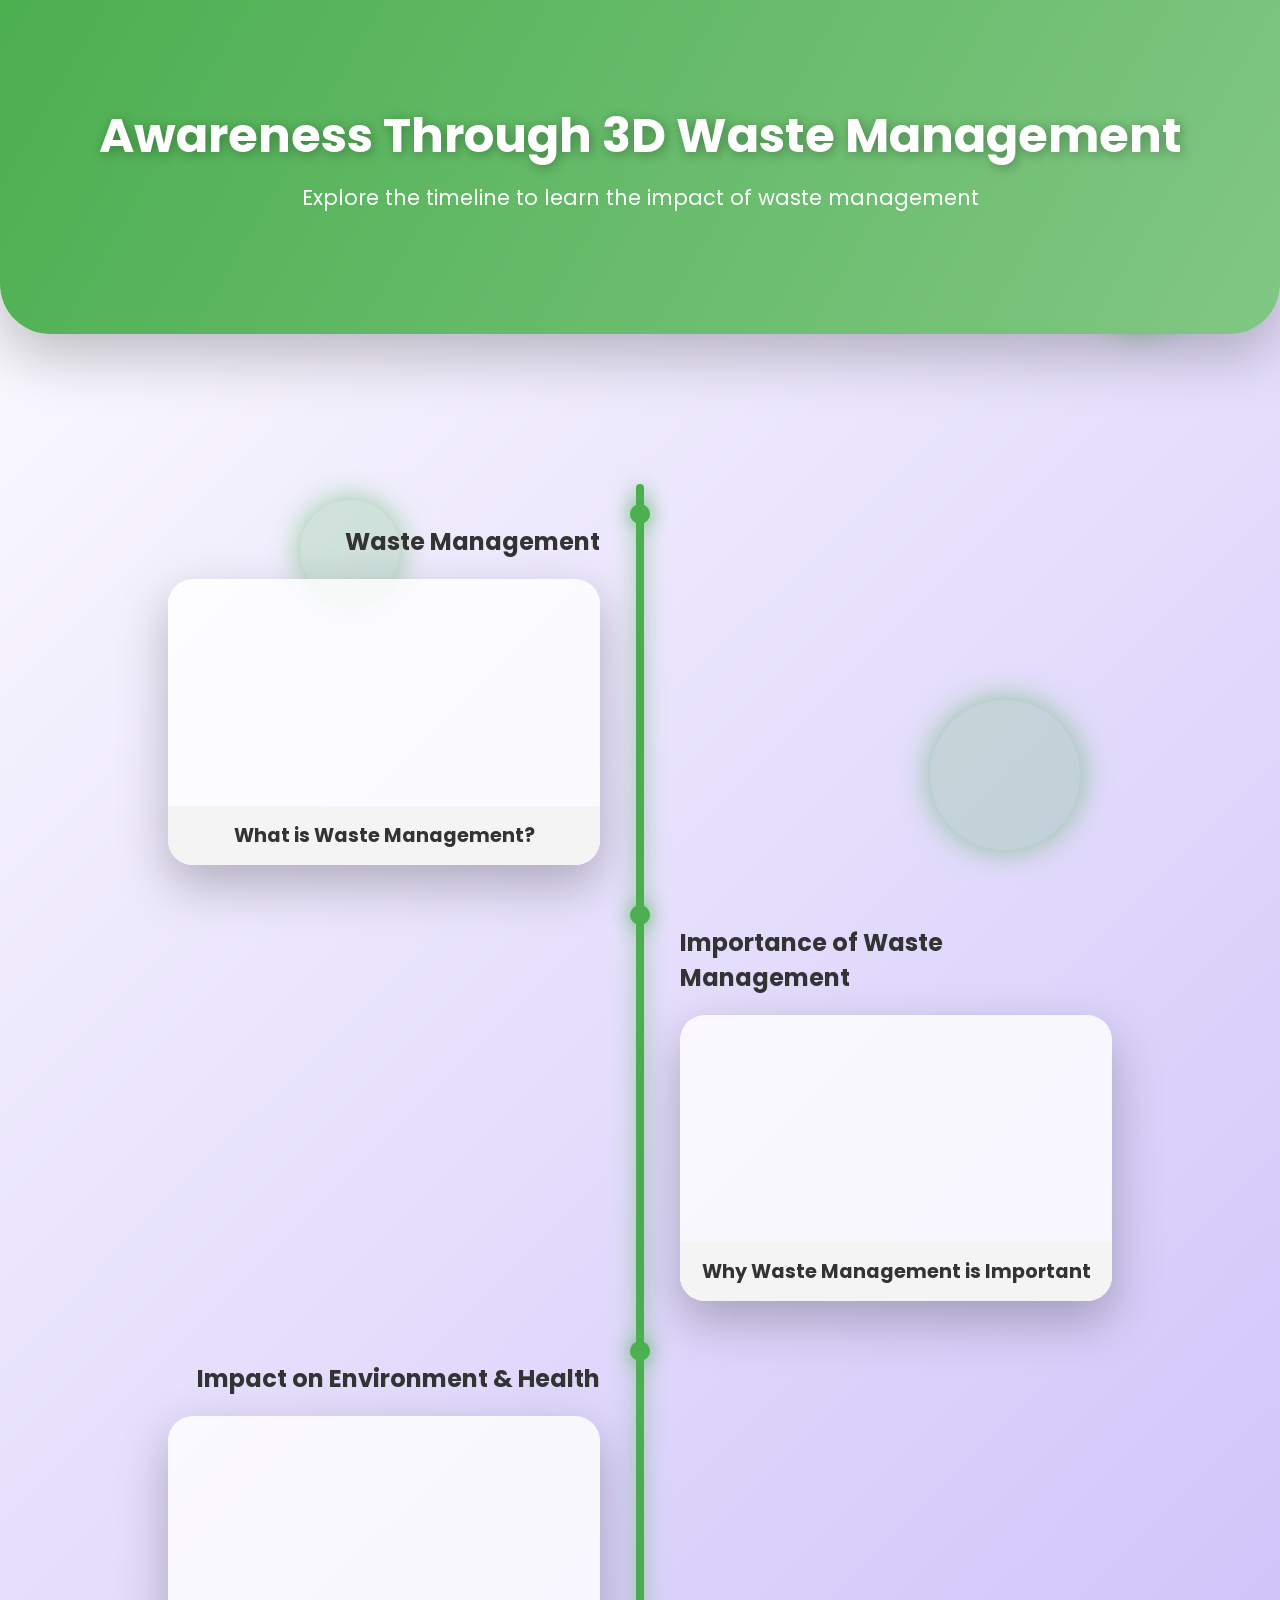
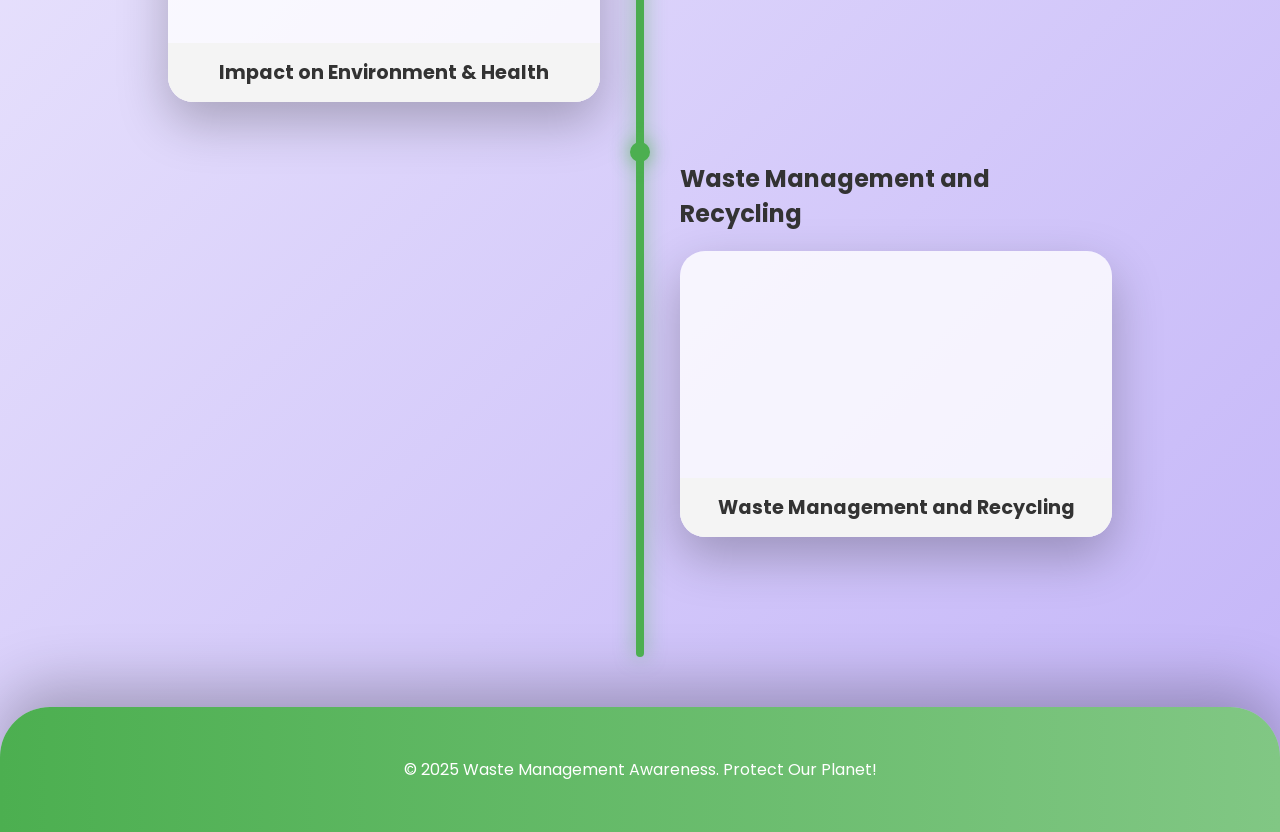
==== awarness.html @ 38dc8878 "Add files via upload" ====
<!DOCTYPE html>
<html lang="en">
<head>
<meta charset="UTF-8">
<meta name="viewport" content="width=device-width, initial-scale=1.0">
<title>3D Waste Management Awareness</title>
<link href="https://fonts.googleapis.com/css2?family=Poppins:wght@400;600&display=swap" rel="stylesheet">
<link rel="stylesheet" href="awarness.css">
</head>
<body>

<!-- Floating glowing elements -->
<div class="floating-element" style="width:120px;height:120px;top:50px;left:50px;"></div>
<div class="floating-element" style="width:80px;height:80px;top:250px;right:100px;"></div>
<div class="floating-element" style="width:100px;height:100px;top:500px;left:300px;"></div>
<div class="floating-element" style="width:150px;height:150px;top:700px;right:200px;"></div>

<header>
  <h1>Awareness Through 3D Waste Management</h1>
  <p>Explore the timeline to learn the impact of waste management</p>
</header>

<div class="timeline">
  <div class="timeline-item">
    <h2>Waste Management</h2>
    <div class="video-card">
      <iframe src="https://www.youtube.com/embed/K6ppCC3lboU" allowfullscreen></iframe>
      <h2>What is Waste Management?</h2>
    </div>
  </div>
  <div class="timeline-item">
    <h2>Importance of Waste Management</h2>
    <div class="video-card">
      <iframe src="https://www.youtube.com/embed/0ZiD_Lb3Tm0" allowfullscreen></iframe>
      <h2>Why Waste Management is Important</h2>
    </div>
  </div>
  <div class="timeline-item">
    <h2>Impact on Environment & Health</h2>
    <div class="video-card">
      <iframe src="https://www.youtube.com/embed/wSUrLKvNjc4" allowfullscreen></iframe>
      <h2>Impact on Environment & Health</h2>
    </div>
  </div>
  <div class="timeline-item">
    <h2>Waste Management and Recycling</h2>
    <div class="video-card">
      <iframe src="https://www.youtube.com/embed/4JDGFNoY-rQ" allowfullscreen></iframe>
      <h2>Waste Management and Recycling</h2>
    </div>
  </div>
</div>

<footer>
  &copy; 2025 Waste Management Awareness. Protect Our Planet!
</footer>

<script src="awarness.js"></script>
</body>
</html>
---- awarness.css ----
body {
  margin: 0;
  font-family: 'Poppins', sans-serif;
  background: linear-gradient(135deg, #ffffff, #c3b4f8);
  perspective: 2500px;
  overflow-x: hidden;
  color: #333;
}

/* Header */
header {
  text-align: center;
  padding: 100px 20px;
  background: linear-gradient(120deg, #4caf50, #81c784);
  color: white;
  border-radius: 0 0 50px 50px;
  box-shadow: 0 20px 60px rgba(0,0,0,0.25);
  transform-style: preserve-3d;
}
header h1 { font-size: 3em; margin: 0; text-shadow: 2px 2px 12px rgba(0,0,0,0.3); }
header p { font-size: 1.3em; margin-top: 10px; }

/* Floating elements */
.floating-element {
  position: absolute;
  border-radius: 50%;
  background: rgba(76,175,80,0.2);
  box-shadow: 0 0 30px rgba(76,175,80,0.6);
  animation: float 10s ease-in-out infinite alternate;
}
@keyframes float {
  0% { transform: translateY(0); }
  100% { transform: translateY(-50px); }
}

/* Timeline */
.timeline {
  position: relative;
  width: 80%;
  max-width: 1200px;
  margin: 100px auto;
  padding: 50px 0;
}
.timeline::before {
  content: '';
  position: absolute;
  left: 50%;
  transform: translateX(-50%);
  width: 8px;
  height: 100%;
  background: #4caf50;
  border-radius: 4px;
  box-shadow: 0 0 20px rgba(76,175,80,0.6);
}
.timeline-item {
  position: relative;
  width: 50%;
  padding: 20px 40px;
  box-sizing: border-box;
  opacity: 0;
  transform: translateY(80px) rotateY(20deg);
  transition: all 1s ease;
}
.timeline-item.visible {
  opacity: 1;
  transform: translateY(0) rotateY(0deg);
}
.timeline-item:nth-child(odd) { left: 0; text-align: right; }
.timeline-item:nth-child(even) { left: 50%; text-align: left; }
.timeline-item::after {
  content: '';
  position: absolute;
  top: 20px;
  width: 20px;
  height: 20px;
  background: #4caf50;
  border-radius: 50%;
  box-shadow: 0 0 20px rgba(76,175,80,0.8);
}
.timeline-item:nth-child(odd)::after { right: -10px; }
.timeline-item:nth-child(even)::after { left: -10px; }

/* Video card */
.video-card {
  background: #ffffffcc;
  border-radius: 25px;
  overflow: hidden;
  box-shadow: 0 20px 50px rgba(0,0,0,0.25);
  margin-top: 20px;
}
.video-card iframe {
  width: 100%;
  height: 220px;
  border: none;
}
.video-card h2 {
  padding: 15px;
  font-size: 1.2em;
  text-align: center;
  background: #f4f4f4;
  margin: 0;
}

/* Footer */
footer {
  text-align: center;
  padding: 50px;
  background: linear-gradient(to right, #4caf50, #81c784);
  color: white;
  border-radius: 50px 50px 0 0;
  box-shadow: 0 -20px 60px rgba(0,0,0,0.25);
}

/* Responsive */
@media (max-width: 768px) {
  .timeline-item, .timeline-item:nth-child(even), .timeline-item:nth-child(odd) {
    width: 100%; left: 0 !important; text-align: center !important;
  }
  .timeline-item::after { left: 50%; transform: translateX(-50%); }
  .video-card iframe { height: 180px; }
  header h1 { font-size: 2em; }
  header p { font-size: 1em; }
}
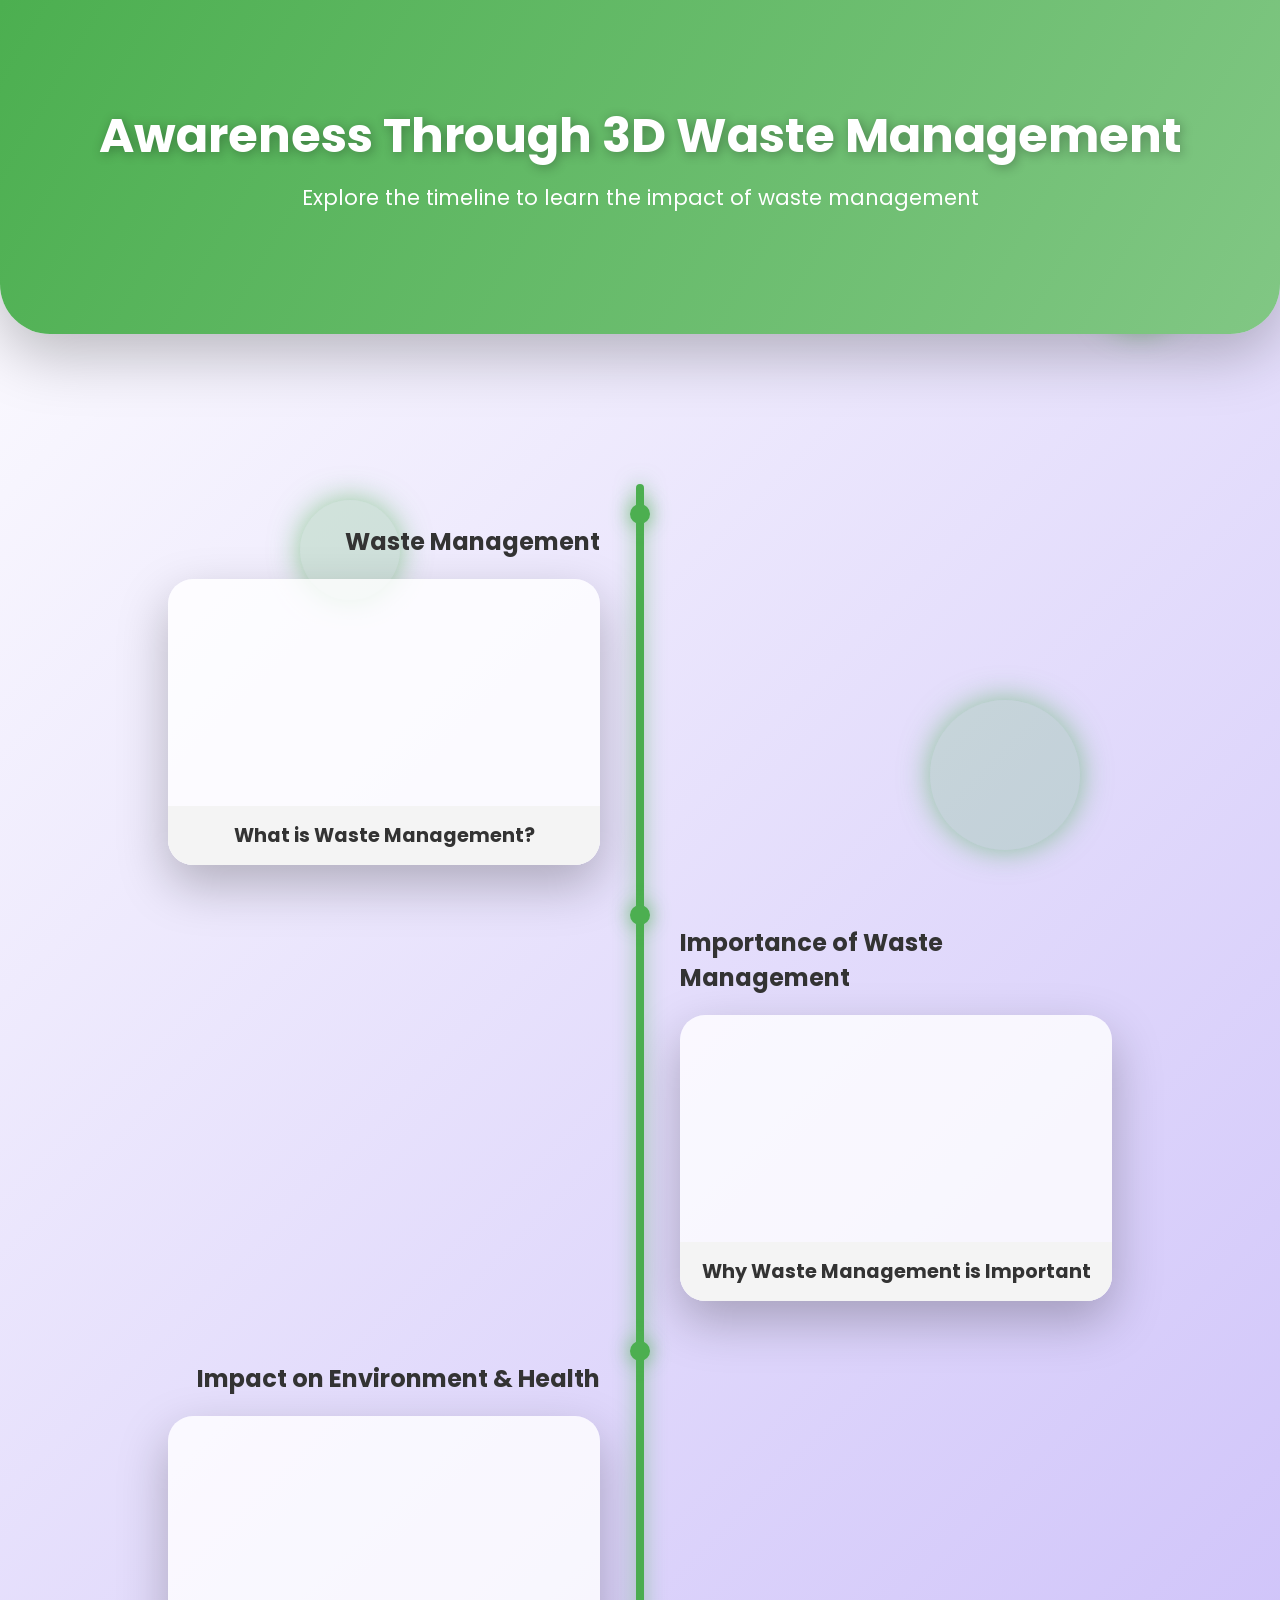
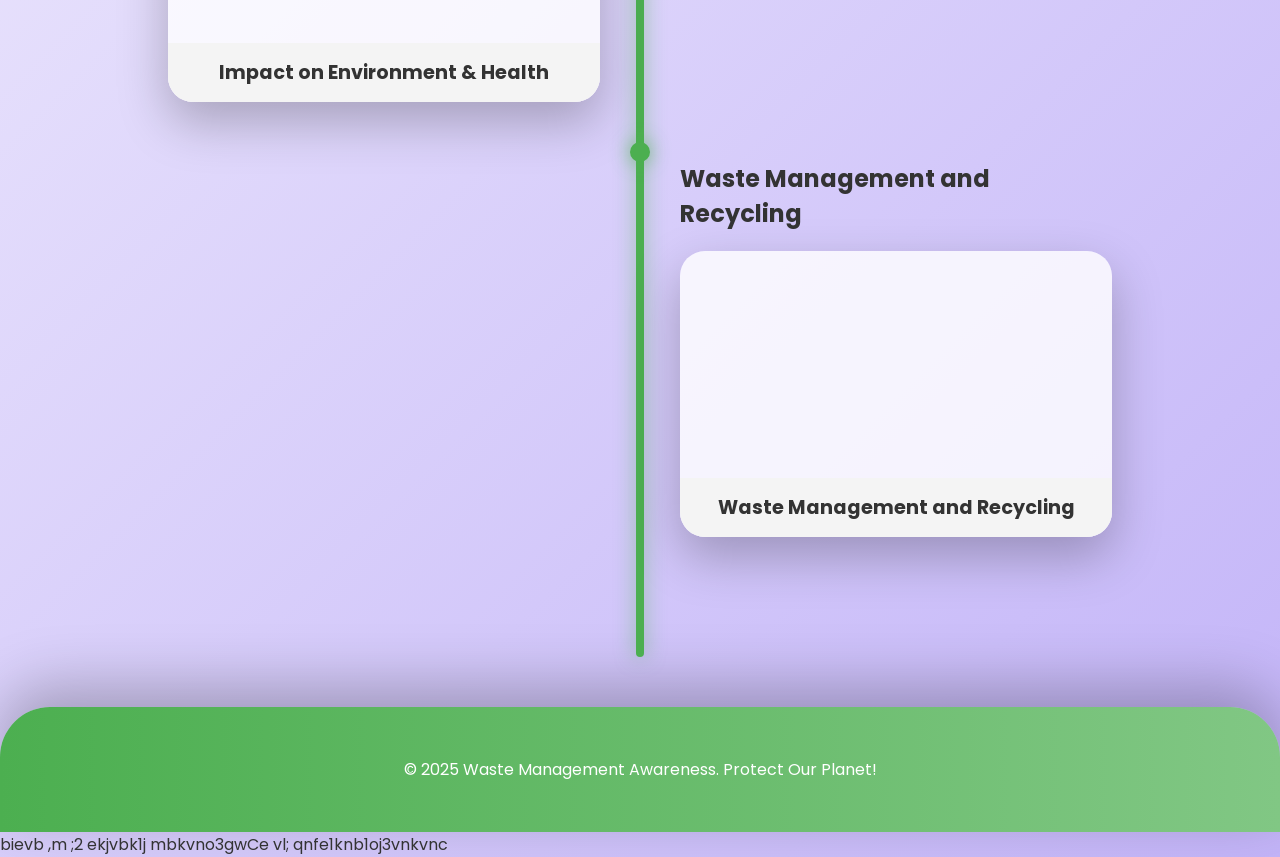
==== commit c887089f: "Update awarness.html" ====
--- a/awarness.html
+++ b/awarness.html
@@ -1,60 +1,65 @@
-<!DOCTYPE html>
-<html lang="en">
-<head>
-<meta charset="UTF-8">
-<meta name="viewport" content="width=device-width, initial-scale=1.0">
-<title>3D Waste Management Awareness</title>
-<link href="https://fonts.googleapis.com/css2?family=Poppins:wght@400;600&display=swap" rel="stylesheet">
-<link rel="stylesheet" href="awarness.css">
-</head>
-<body>
-
-<!-- Floating glowing elements -->
-<div class="floating-element" style="width:120px;height:120px;top:50px;left:50px;"></div>
-<div class="floating-element" style="width:80px;height:80px;top:250px;right:100px;"></div>
-<div class="floating-element" style="width:100px;height:100px;top:500px;left:300px;"></div>
-<div class="floating-element" style="width:150px;height:150px;top:700px;right:200px;"></div>
-
-<header>
-  <h1>Awareness Through 3D Waste Management</h1>
-  <p>Explore the timeline to learn the impact of waste management</p>
-</header>
-
-<div class="timeline">
-  <div class="timeline-item">
-    <h2>Waste Management</h2>
-    <div class="video-card">
-      <iframe src="https://www.youtube.com/embed/K6ppCC3lboU" allowfullscreen></iframe>
-      <h2>What is Waste Management?</h2>
-    </div>
-  </div>
-  <div class="timeline-item">
-    <h2>Importance of Waste Management</h2>
-    <div class="video-card">
-      <iframe src="https://www.youtube.com/embed/0ZiD_Lb3Tm0" allowfullscreen></iframe>
-      <h2>Why Waste Management is Important</h2>
-    </div>
-  </div>
-  <div class="timeline-item">
-    <h2>Impact on Environment & Health</h2>
-    <div class="video-card">
-      <iframe src="https://www.youtube.com/embed/wSUrLKvNjc4" allowfullscreen></iframe>
-      <h2>Impact on Environment & Health</h2>
-    </div>
-  </div>
-  <div class="timeline-item">
-    <h2>Waste Management and Recycling</h2>
-    <div class="video-card">
-      <iframe src="https://www.youtube.com/embed/4JDGFNoY-rQ" allowfullscreen></iframe>
-      <h2>Waste Management and Recycling</h2>
-    </div>
-  </div>
-</div>
-
-<footer>
-  &copy; 2025 Waste Management Awareness. Protect Our Planet!
-</footer>
-
-<script src="awarness.js"></script>
-</body>
-</html>
+<!DOCTYPE html>
+<html lang="en">
+<head>
+<meta charset="UTF-8">
+<meta name="viewport" content="width=device-width, initial-scale=1.0">
+<title>3D Waste Management Awareness</title>
+<link href="https://fonts.googleapis.com/css2?family=Poppins:wght@400;600&display=swap" rel="stylesheet">
+<link rel="stylesheet" href="awarness.css">
+</head>
+<body>
+
+<!-- Floating glowing elements -->
+<div class="floating-element" style="width:120px;height:120px;top:50px;left:50px;"></div>
+<div class="floating-element" style="width:80px;height:80px;top:250px;right:100px;"></div>
+<div class="floating-element" style="width:100px;height:100px;top:500px;left:300px;"></div>
+<div class="floating-element" style="width:150px;height:150px;top:700px;right:200px;"></div>
+
+<header>
+  <h1>Awareness Through 3D Waste Management</h1>
+  <p>Explore the timeline to learn the impact of waste management</p>
+</header>
+
+<div class="timeline">
+  <div class="timeline-item">
+    <h2>Waste Management</h2>
+    <div class="video-card">
+      <iframe src="https://www.youtube.com/embed/K6ppCC3lboU" allowfullscreen></iframe>
+      <h2>What is Waste Management?</h2>
+    </div>
+  </div>
+  <div class="timeline-item">
+    <h2>Importance of Waste Management</h2>
+    <div class="video-card">
+      <iframe src="https://www.youtube.com/embed/0ZiD_Lb3Tm0" allowfullscreen></iframe>
+      <h2>Why Waste Management is Important</h2>
+    </div>
+  </div>
+  <div class="timeline-item">
+    <h2>Impact on Environment & Health</h2>
+    <div class="video-card">
+      <iframe src="https://www.youtube.com/embed/wSUrLKvNjc4" allowfullscreen></iframe>
+      <h2>Impact on Environment & Health</h2>
+    </div>
+  </div>
+  <div class="timeline-item">
+    <h2>Waste Management and Recycling</h2>
+    <div class="video-card">
+      <iframe src="https://www.youtube.com/embed/4JDGFNoY-rQ" allowfullscreen></iframe>
+      <h2>Waste Management and Recycling</h2>
+    </div>
+  </div>
+</div>
+
+<footer>
+  &copy; 2025 Waste Management Awareness. Protect Our Planet!
+</footer>
+
+<script src="awarness.js"></script>
+</body>
+</html>
+bievb ,m 
+;2 ekjvbk1j 
+
+mbkvno3gwCe vl;
+qnfe1knb1oj3vnkvnc
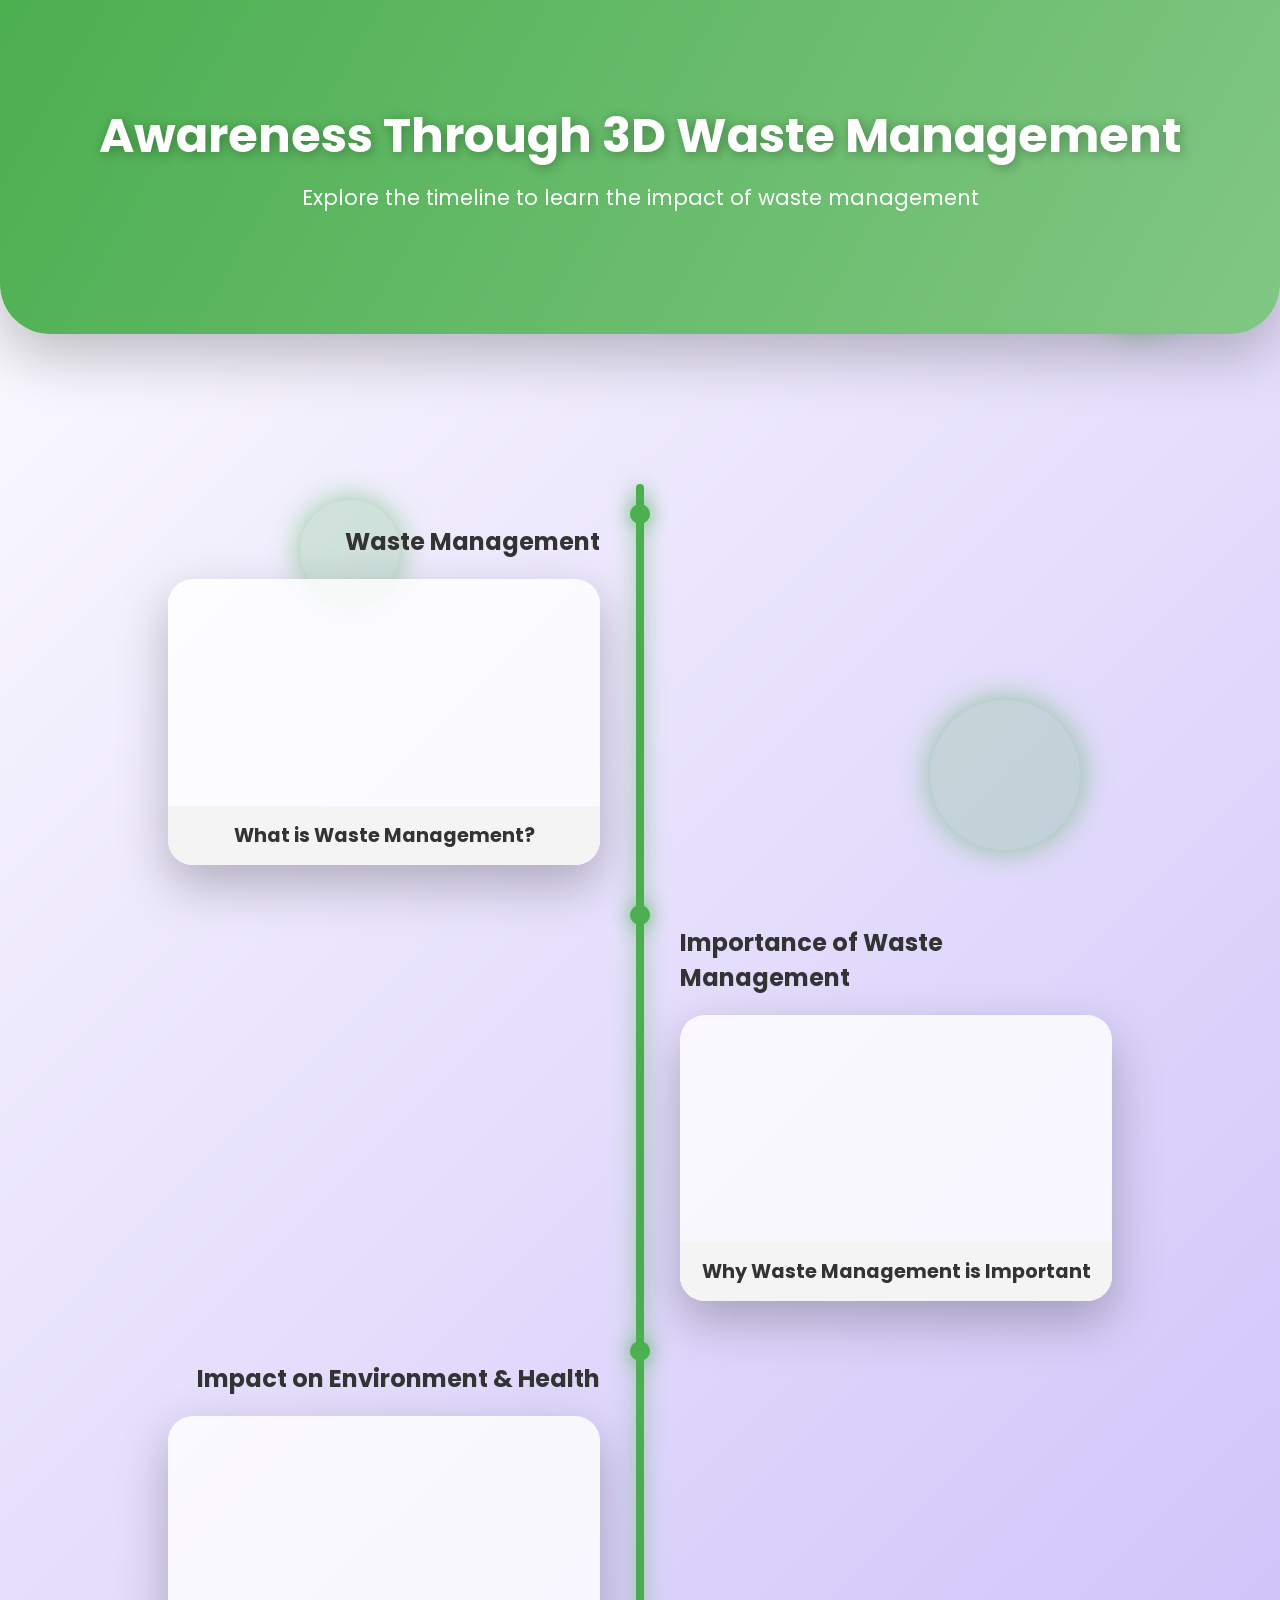
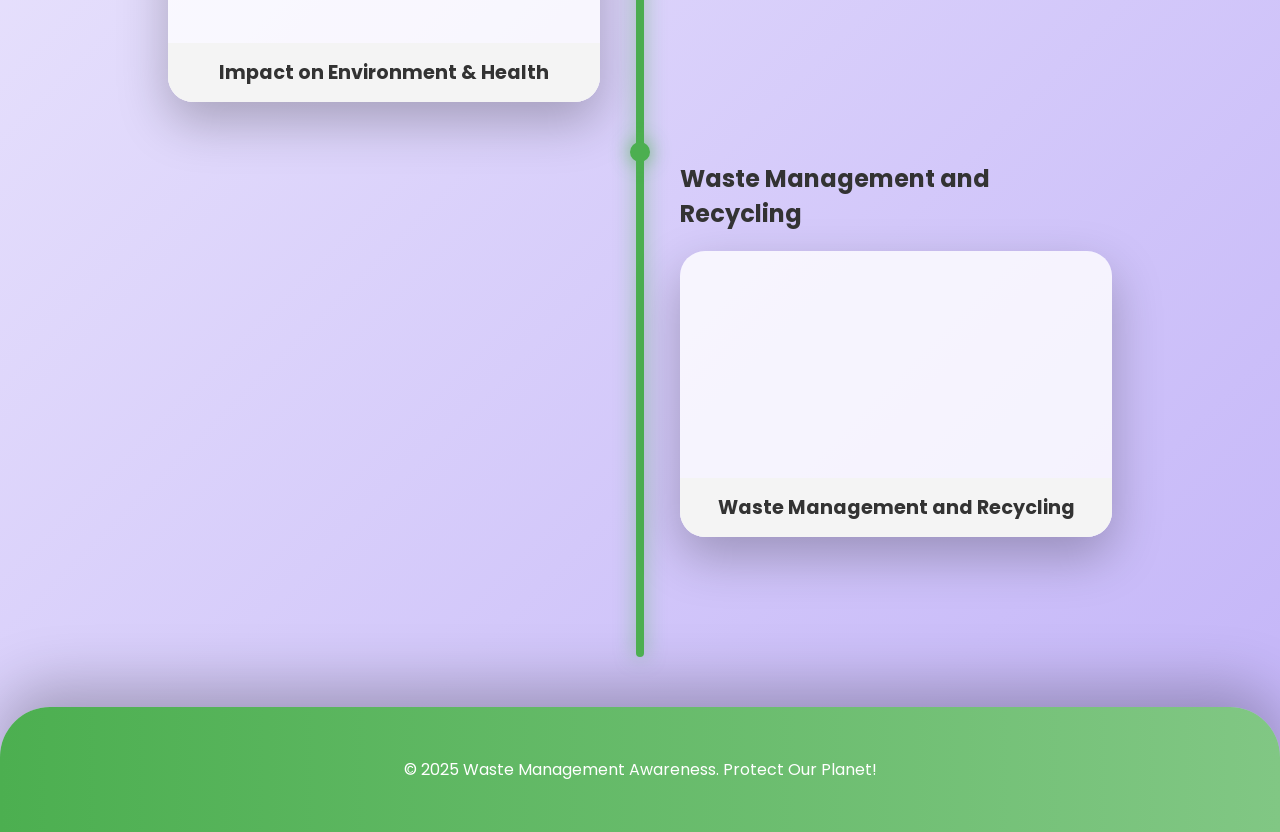
==== commit ea85b675: "Update awarness.html" ====
--- a/awarness.html
+++ b/awarness.html
@@ -58,8 +58,3 @@
 <script src="awarness.js"></script>
 </body>
 </html>
-bievb ,m 
-;2 ekjvbk1j 
-
-mbkvno3gwCe vl;
-qnfe1knb1oj3vnkvnc
